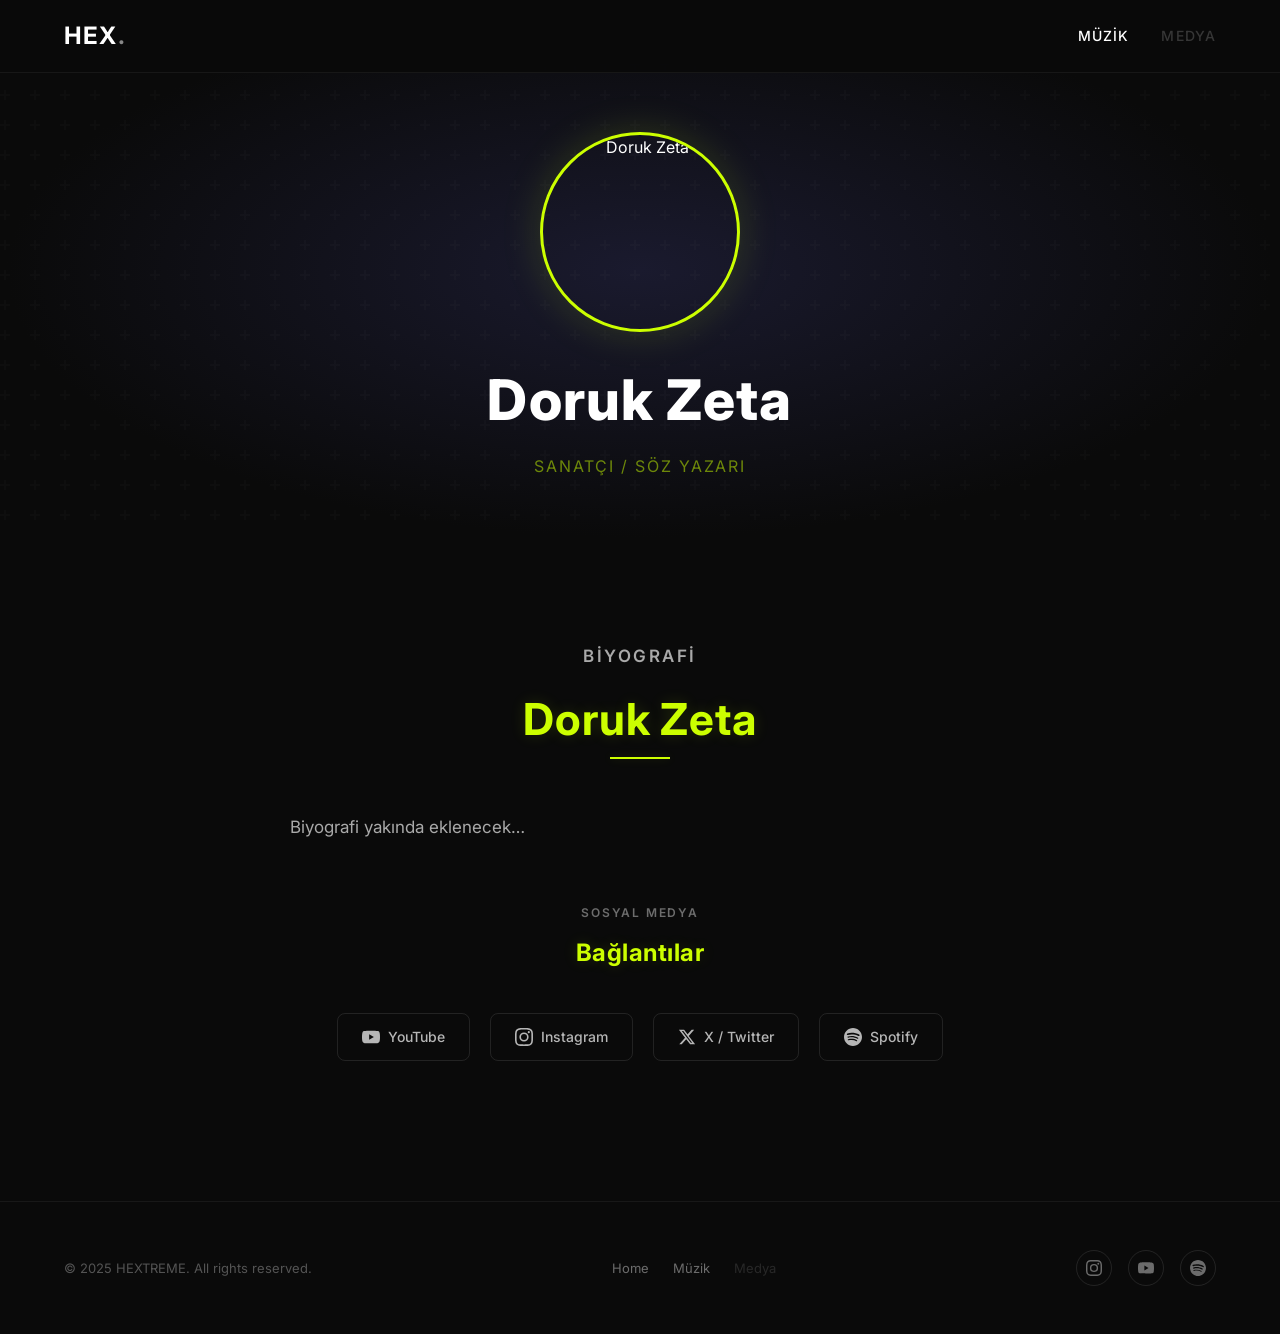
==== doruk-zeta.html @ 2dd68168 "Artist sayfaları: Murat Uysal çıkarıldı, 4 sanatçıya özel sayfa (bio + social media)" ====
<!DOCTYPE html>
<html lang="tr">
  <head>
    <meta charset="UTF-8" />
    <meta name="viewport" content="width=device-width, initial-scale=1.0" />
    <title>Doruk Zeta | HEXTREME</title>
    <link rel="preconnect" href="https://fonts.googleapis.com" />
    <link rel="preconnect" href="https://fonts.gstatic.com" crossorigin />
    <link
      href="https://fonts.googleapis.com/css2?family=Inter:wght@400;500;600;700;800&display=swap"
      rel="stylesheet"
    />
    <link rel="stylesheet" href="styles.css" />
  </head>
  <body>
    <!-- NAVBAR -->
    <nav class="navbar">
      <div class="container">
        <a href="index.html" class="logo">HEX<span>.</span></a>
        <ul class="nav-links" id="navLinks">
          <li><a href="music.html" class="active">Müzik</a></li>
          <li><a href="#" onclick="return false;" style="opacity:0.3; cursor:not-allowed;">Medya</a></li>
        </ul>
        <button class="nav-toggle" id="navToggle" aria-label="Menü">
          <span></span>
          <span></span>
          <span></span>
        </button>
      </div>
    </nav>

    <!-- ARTIST HERO -->
    <section class="artist-page-hero">
      <div class="hero-bg"></div>
      <div>
        <img
          src="https://via.placeholder.com/400x400/1a1a2e/ffffff?text=DZ"
          alt="Doruk Zeta"
          class="artist-hero-image"
        />
        <h1>Doruk Zeta</h1>
        <p class="artist-role">Sanatçı / Söz Yazarı</p>
      </div>
    </section>

    <!-- BIO -->
    <section class="section">
      <div class="container">
        <div class="artist-bio">
          <div class="text-center">
            <p class="section-label">Biyografi</p>
            <h2 class="section-title neon-title neon-underline">Doruk Zeta</h2>
          </div>
          <p style="margin-top: 40px;">
            Biyografi yakında eklenecek&hellip;
          </p>
        </div>

        <!-- SOCIAL MEDIA -->
        <div class="text-center" style="margin-top: 60px;">
          <p class="section-label">Sosyal Medya</p>
          <h3 class="section-title neon-title" style="font-size: 1.5rem;">Bağlantılar</h3>
        </div>
        <div class="artist-social">
          <a href="#" target="_blank">
            <svg viewBox="0 0 24 24"><path d="M23.498 6.186a3.016 3.016 0 00-2.122-2.136C19.505 3.545 12 3.545 12 3.545s-7.505 0-9.377.505A3.017 3.017 0 00.502 6.186C0 8.07 0 12 0 12s0 3.93.502 5.814a3.016 3.016 0 002.122 2.136c1.871.505 9.376.505 9.376.505s7.505 0 9.377-.505a3.015 3.015 0 002.122-2.136C24 15.93 24 12 24 12s0-3.93-.502-5.814zM9.545 15.568V8.432L15.818 12l-6.273 3.568z"/></svg>
            YouTube
          </a>
          <a href="#" target="_blank">
            <svg viewBox="0 0 24 24"><path d="M12 2.163c3.204 0 3.584.012 4.85.07 3.252.148 4.771 1.691 4.919 4.919.058 1.265.069 1.645.069 4.849 0 3.205-.012 3.584-.069 4.849-.149 3.225-1.664 4.771-4.919 4.919-1.266.058-1.644.07-4.85.07-3.204 0-3.584-.012-4.849-.07-3.26-.149-4.771-1.699-4.919-4.92-.058-1.265-.07-1.644-.07-4.849 0-3.204.013-3.583.07-4.849.149-3.227 1.664-4.771 4.919-4.919 1.266-.057 1.645-.069 4.849-.069zM12 0C8.741 0 8.333.014 7.053.072 2.695.272.273 2.69.073 7.052.014 8.333 0 8.741 0 12c0 3.259.014 3.668.072 4.948.2 4.358 2.618 6.78 6.98 6.98C8.333 23.986 8.741 24 12 24c3.259 0 3.668-.014 4.948-.072 4.354-.2 6.782-2.618 6.979-6.98.059-1.28.073-1.689.073-4.948 0-3.259-.014-3.667-.072-4.947-.196-4.354-2.617-6.78-6.979-6.98C15.668.014 15.259 0 12 0zm0 5.838a6.162 6.162 0 100 12.324 6.162 6.162 0 000-12.324zM12 16a4 4 0 110-8 4 4 0 010 8zm6.406-11.845a1.44 1.44 0 100 2.881 1.44 1.44 0 000-2.881z"/></svg>
            Instagram
          </a>
          <a href="#" target="_blank">
            <svg viewBox="0 0 24 24"><path d="M18.244 2.25h3.308l-7.227 8.26 8.502 11.24H16.17l-5.214-6.817L4.99 21.75H1.68l7.73-8.835L1.254 2.25H8.08l4.713 6.231zm-1.161 17.52h1.833L7.084 4.126H5.117z"/></svg>
            X / Twitter
          </a>
          <a href="#" target="_blank">
            <svg viewBox="0 0 24 24"><path d="M12 0C5.4 0 0 5.4 0 12s5.4 12 12 12 12-5.4 12-12S18.66 0 12 0zm5.521 17.34c-.24.359-.66.48-1.021.24-2.82-1.74-6.36-2.101-10.561-1.141-.418.122-.779-.179-.899-.539-.12-.421.18-.78.54-.9 4.56-1.021 8.52-.6 11.64 1.32.42.18.479.659.301 1.02zm1.44-3.3c-.301.42-.841.6-1.262.3-3.239-1.98-8.159-2.58-11.939-1.38-.479.12-1.02-.12-1.14-.6-.12-.48.12-1.021.6-1.141C9.6 9.9 15 10.561 18.72 12.84c.361.181.54.78.241 1.2zm.12-3.36C15.24 8.4 8.82 8.16 5.16 9.301c-.6.179-1.2-.181-1.38-.721-.18-.601.18-1.2.72-1.381 4.26-1.26 11.28-1.02 15.721 1.621.539.3.719 1.02.419 1.56-.299.421-1.02.599-1.559.3z"/></svg>
            Spotify
          </a>
        </div>
      </div>
    </section>

    <!-- FOOTER -->
    <footer class="footer">
      <div class="container">
        <p>&copy; 2025 HEXTREME. All rights reserved.</p>
        <div class="footer-links">
          <a href="index.html">Home</a>
          <a href="music.html">Müzik</a>
          <a href="#" onclick="return false;" style="opacity:0.3; cursor:not-allowed;">Medya</a>
        </div>
        <div class="social-links">
          <a href="#" target="_blank" aria-label="Instagram"><svg viewBox="0 0 24 24"><path d="M12 2.163c3.204 0 3.584.012 4.85.07 3.252.148 4.771 1.691 4.919 4.919.058 1.265.069 1.645.069 4.849 0 3.205-.012 3.584-.069 4.849-.149 3.225-1.664 4.771-4.919 4.919-1.266.058-1.644.07-4.85.07-3.204 0-3.584-.012-4.849-.07-3.26-.149-4.771-1.699-4.919-4.92-.058-1.265-.07-1.644-.07-4.849 0-3.204.013-3.583.07-4.849.149-3.227 1.664-4.771 4.919-4.919 1.266-.057 1.645-.069 4.849-.069zM12 0C8.741 0 8.333.014 7.053.072 2.695.272.273 2.69.073 7.052.014 8.333 0 8.741 0 12c0 3.259.014 3.668.072 4.948.2 4.358 2.618 6.78 6.98 6.98C8.333 23.986 8.741 24 12 24c3.259 0 3.668-.014 4.948-.072 4.354-.2 6.782-2.618 6.979-6.98.059-1.28.073-1.689.073-4.948 0-3.259-.014-3.667-.072-4.947-.196-4.354-2.617-6.78-6.979-6.98C15.668.014 15.259 0 12 0zm0 5.838a6.162 6.162 0 100 12.324 6.162 6.162 0 000-12.324zM12 16a4 4 0 110-8 4 4 0 010 8zm6.406-11.845a1.44 1.44 0 100 2.881 1.44 1.44 0 000-2.881z"/></svg></a>
          <a href="#" target="_blank" aria-label="YouTube"><svg viewBox="0 0 24 24"><path d="M23.498 6.186a3.016 3.016 0 00-2.122-2.136C19.505 3.545 12 3.545 12 3.545s-7.505 0-9.377.505A3.017 3.017 0 00.502 6.186C0 8.07 0 12 0 12s0 3.93.502 5.814a3.016 3.016 0 002.122 2.136c1.871.505 9.376.505 9.376.505s7.505 0 9.377-.505a3.015 3.015 0 002.122-2.136C24 15.93 24 12 24 12s0-3.93-.502-5.814zM9.545 15.568V8.432L15.818 12l-6.273 3.568z"/></svg></a>
          <a href="#" target="_blank" aria-label="Spotify"><svg viewBox="0 0 24 24"><path d="M12 0C5.4 0 0 5.4 0 12s5.4 12 12 12 12-5.4 12-12S18.66 0 12 0zm5.521 17.34c-.24.359-.66.48-1.021.24-2.82-1.74-6.36-2.101-10.561-1.141-.418.122-.779-.179-.899-.539-.12-.421.18-.78.54-.9 4.56-1.021 8.52-.6 11.64 1.32.42.18.479.659.301 1.02zm1.44-3.3c-.301.42-.841.6-1.262.3-3.239-1.98-8.159-2.58-11.939-1.38-.479.12-1.02-.12-1.14-.6-.12-.48.12-1.021.6-1.141C9.6 9.9 15 10.561 18.72 12.84c.361.181.54.78.241 1.2zm.12-3.36C15.24 8.4 8.82 8.16 5.16 9.301c-.6.179-1.2-.181-1.38-.721-.18-.601.18-1.2.72-1.381 4.26-1.26 11.28-1.02 15.721 1.621.539.3.719 1.02.419 1.56-.299.421-1.02.599-1.559.3z"/></svg></a>
        </div>
      </div>
    </footer>

    <script>
      document.getElementById("navToggle")?.addEventListener("click", function() {
        document.getElementById("navLinks").classList.toggle("open");
      });
    </script>
  </body>
</html>
---- styles.css ----
/* ===== VARIABLES ===== */
:root {
  --neon: #ccff00;
  --neon-glow: rgba(204, 255, 0, 0.15);
  --neon-dim: rgba(204, 255, 0, 0.5);
}

/* ===== RESET & BASE ===== */
*,
*::before,
*::after {
  margin: 0;
  padding: 0;
  box-sizing: border-box;
}

html {
  scroll-behavior: smooth;
}

body {
  font-family: "Inter", -apple-system, BlinkMacSystemFont, "Segoe UI", Roboto,
    Arial, sans-serif;
  background-color: #0a0a0a;
  color: #ffffff;
  line-height: 1.6;
  -webkit-font-smoothing: antialiased;
}

a {
  text-decoration: none;
  color: inherit;
}

ul {
  list-style: none;
}

img {
  max-width: 100%;
  height: auto;
  display: block;
}

.container {
  max-width: 1200px;
  margin: 0 auto;
  padding: 0 24px;
}

/* ===== NAVBAR ===== */
.navbar {
  position: fixed;
  top: 0;
  left: 0;
  width: 100%;
  z-index: 1000;
  background: rgba(10, 10, 10, 0.95);
  backdrop-filter: blur(12px);
  border-bottom: 1px solid rgba(255, 255, 255, 0.06);
}

.navbar .container {
  display: flex;
  align-items: center;
  justify-content: space-between;
  height: 72px;
}

.navbar .logo {
  font-size: 1.5rem;
  font-weight: 700;
  letter-spacing: 0.05em;
  color: #ffffff;
}

.navbar .logo span {
  color: #888;
}

.nav-links {
  display: flex;
  align-items: center;
  gap: 32px;
}

.nav-links a {
  font-size: 0.875rem;
  font-weight: 500;
  text-transform: uppercase;
  letter-spacing: 0.08em;
  color: rgba(255, 255, 255, 0.6);
  transition: color 0.2s;
}

.nav-links a:hover,
.nav-links a.active {
  color: #ffffff;
}

.nav-toggle {
  display: none;
  background: none;
  border: none;
  cursor: pointer;
  padding: 8px;
}

.nav-toggle span {
  display: block;
  width: 24px;
  height: 2px;
  background: #ffffff;
  margin: 5px 0;
  transition: 0.3s;
}

/* ===== HERO ===== */
.hero {
  min-height: 100vh;
  display: flex;
  align-items: center;
  justify-content: center;
  text-align: center;
  position: relative;
  overflow: hidden;
  padding-top: 72px;
}

.hero-bg {
  position: absolute;
  inset: 0;
  background: radial-gradient(ellipse at center, #1a1a2e 0%, #0a0a0a 70%);
  z-index: -2;
}

.hero-bg::after {
  content: "";
  position: absolute;
  inset: 0;
  background: url("data:image/svg+xml,%3Csvg width='60' height='60' viewBox='0 0 60 60' xmlns='http://www.w3.org/2000/svg'%3E%3Cg fill='none' fill-rule='evenodd'%3E%3Cg fill='%23ffffff' fill-opacity='0.03'%3E%3Cpath d='M36 34v-4h-2v4h-4v2h4v4h2v-4h4v-2h-4zm0-30V0h-2v4h-4v2h4v4h2V6h4V4h-4zM6 34v-4H4v4H0v2h4v4h2v-4h4v-2H6zM6 4V0H4v4H0v2h4v4h2V6h4V4H6z'/%3E%3C/g%3E%3C/g%3E%3C/svg%3E");
  opacity: 0.5;
}

/* ===== SMOKE EFFECT ===== */
.smoke-overlay {
  position: absolute;
  inset: 0;
  z-index: -1;
  overflow: hidden;
}

.smoke-overlay svg {
  position: absolute;
  width: 100%;
  height: 100%;
  opacity: 0.15;
}

.smoke-overlay .smoke-video {
  position: absolute;
  width: 200%;
  height: 200%;
  top: -50%;
  left: -50%;
  object-fit: cover;
  opacity: 0.12;
  mix-blend-mode: screen;
  pointer-events: none;
}

.hero-content h1 {
  font-size: clamp(2.5rem, 6vw, 5rem);
  font-weight: 800;
  letter-spacing: 0.02em;
  line-height: 1.1;
  margin-bottom: 24px;
}

.hero-content h1 span {
  background: linear-gradient(135deg, #ffffff, #888);
  -webkit-background-clip: text;
  -webkit-text-fill-color: transparent;
  background-clip: text;
}

.hero-content p {
  font-size: 1.125rem;
  color: rgba(255, 255, 255, 0.6);
  max-width: 600px;
  margin: 0 auto 40px;
}

/* ===== BUTTONS ===== */
.btn {
  display: inline-flex;
  align-items: center;
  gap: 8px;
  padding: 14px 32px;
  border-radius: 8px;
  font-size: 0.875rem;
  font-weight: 600;
  letter-spacing: 0.05em;
  text-transform: uppercase;
  transition: all 0.3s;
  cursor: pointer;
  border: none;
}

.btn-primary {
  background: #ffffff;
  color: #0a0a0a;
}

.btn-primary:hover {
  background: rgba(255, 255, 255, 0.85);
  transform: translateY(-2px);
}

.btn-outline {
  background: transparent;
  color: #ffffff;
  border: 1px solid rgba(255, 255, 255, 0.2);
}

.btn-outline:hover {
  border-color: #ffffff;
  background: rgba(255, 255, 255, 0.05);
  transform: translateY(-2px);
}

/* ===== NEON ACCENTS ===== */
.neon-text {
  color: var(--neon);
}

.neon-border {
  border-color: var(--neon) !important;
}

.neon-glow-text {
  color: var(--neon);
  text-shadow: 0 0 20px var(--neon-glow), 0 0 60px var(--neon-glow);
}

.section-title.neon-title {
  color: var(--neon);
  text-shadow: 0 0 15px var(--neon-glow);
}

.neon-underline {
  display: inline-block;
  position: relative;
}

.neon-underline::after {
  content: "";
  position: absolute;
  bottom: -4px;
  left: 50%;
  transform: translateX(-50%);
  width: 60px;
  height: 2px;
  background: var(--neon);
  box-shadow: 0 0 10px var(--neon-glow);
}

.btn-neon {
  background: var(--neon);
  color: #0a0a0a;
  border: none;
}

.btn-neon:hover {
  background: var(--neon);
  box-shadow: 0 0 30px var(--neon-glow);
  transform: translateY(-2px);
}

.btn-neon-outline {
  background: transparent;
  color: var(--neon);
  border: 1px solid var(--neon);
}

.btn-neon-outline:hover {
  background: var(--neon-glow);
  box-shadow: 0 0 30px var(--neon-glow);
  transform: translateY(-2px);
}

/* ===== SECTIONS ===== */
.section {
  padding: 100px 0;
}

.section-label {
  font-size: 0.75rem;
  font-weight: 600;
  text-transform: uppercase;
  letter-spacing: 0.15em;
  color: rgba(255, 255, 255, 0.4);
  margin-bottom: 12px;
}

.section-title {
  font-size: clamp(1.75rem, 4vw, 2.75rem);
  font-weight: 700;
  letter-spacing: 0.02em;
  margin-bottom: 16px;
}

.section-subtitle {
  font-size: 1rem;
  color: rgba(255, 255, 255, 0.5);
  max-width: 600px;
  margin-bottom: 60px;
}

.text-center {
  text-align: center;
}

.text-center .section-subtitle {
  margin-left: auto;
  margin-right: auto;
}

/* ===== ARTISTS GRID ===== */
.artists-grid {
  display: grid;
  grid-template-columns: repeat(auto-fill, minmax(200px, 1fr));
  gap: 32px;
}

.artist-card {
  display: block;
  text-align: center;
  transition: transform 0.3s;
  color: inherit;
  text-decoration: none;
}

.artist-card:hover {
  transform: translateY(-8px);
}

.artist-card:hover h3 {
  color: var(--neon);
}

.artist-card .artist-image {
  width: 160px;
  height: 160px;
  border-radius: 50%;
  object-fit: cover;
  margin: 0 auto 16px;
  border: 2px solid rgba(255, 255, 255, 0.08);
  transition: border-color 0.3s;
}

.artist-card:hover .artist-image {
  border-color: rgba(255, 255, 255, 0.3);
}

.artist-card h3 {
  font-size: 1rem;
  font-weight: 600;
  margin-bottom: 4px;
}

.artist-card p {
  font-size: 0.8125rem;
  color: rgba(255, 255, 255, 0.4);
}

/* ===== RELEASES ===== */
.releases-grid {
  display: grid;
  grid-template-columns: repeat(auto-fill, minmax(300px, 1fr));
  gap: 24px;
}

.release-card {
  background: rgba(255, 255, 255, 0.03);
  border: 1px solid rgba(255, 255, 255, 0.06);
  border-radius: 12px;
  overflow: hidden;
  transition: all 0.3s;
}

.release-card:hover {
  border-color: rgba(255, 255, 255, 0.15);
  background: rgba(255, 255, 255, 0.05);
}

.release-card .release-image {
  width: 100%;
  aspect-ratio: 1;
  object-fit: cover;
}

.release-card .release-info {
  padding: 20px;
}

.release-card .release-info h3 {
  font-size: 1rem;
  font-weight: 600;
  margin-bottom: 4px;
}

.release-card .release-info p {
  font-size: 0.8125rem;
  color: rgba(255, 255, 255, 0.4);
  margin-bottom: 12px;
}

.release-card .release-info .release-date {
  font-size: 0.75rem;
  color: rgba(255, 255, 255, 0.3);
}

/* ===== VIDEO SECTION ===== */
.video-section {
  padding: 0;
  width: 100%;
  overflow: hidden;
}

.video-section .container {
  max-width: 100%;
  padding: 0;
}

.video-full {
  position: relative;
  width: 100%;
  aspect-ratio: 16 / 9;
  max-height: 80vh;
  overflow: hidden;
  cursor: pointer;
}

.video-full iframe {
  position: absolute;
  top: 0;
  left: 0;
  width: 100%;
  height: 100%;
  border: none;
}

.video-full .video-overlay {
  position: absolute;
  inset: 0;
  display: flex;
  flex-direction: column;
  align-items: center;
  justify-content: center;
  background: rgba(0, 0, 0, 0.3);
  transition: opacity 0.3s;
  z-index: 2;
}

.video-full .video-overlay.hidden {
  opacity: 0;
  pointer-events: none;
}

.video-full .video-overlay img {
  position: absolute;
  inset: 0;
  width: 100%;
  height: 100%;
  object-fit: cover;
  z-index: -1;
}

.video-full .video-overlay .play-btn-large {
  width: 80px;
  height: 80px;
  border-radius: 50%;
  background: rgba(0, 0, 0, 0.7);
  border: 2px solid var(--neon);
  display: flex;
  align-items: center;
  justify-content: center;
  transition: all 0.3s;
  margin-bottom: 24px;
}

.video-full .video-overlay .play-btn-large svg {
  width: 32px;
  height: 32px;
  fill: var(--neon);
  margin-left: 3px;
}

.video-full .video-overlay:hover .play-btn-large {
  background: var(--neon-glow);
  transform: scale(1.1);
  box-shadow: 0 0 40px var(--neon-glow);
}

.video-full .video-overlay h3 {
  font-size: 1.25rem;
  font-weight: 600;
  color: #ffffff;
  text-shadow: 0 2px 20px rgba(0, 0, 0, 0.8);
}

/* ===== OLD VIDEO GRID (kept for reference) ===== */
.video-grid {
  display: grid;
  grid-template-columns: repeat(auto-fill, minmax(340px, 1fr));
  gap: 24px;
}

.video-card {
  background: rgba(255, 255, 255, 0.03);
  border: 1px solid rgba(255, 255, 255, 0.06);
  border-radius: 12px;
  overflow: hidden;
  transition: all 0.3s;
}

.video-card:hover {
  border-color: rgba(255, 255, 255, 0.15);
}

.video-card .video-thumbnail {
  position: relative;
  width: 100%;
  aspect-ratio: 16 / 9;
  overflow: hidden;
  cursor: pointer;
}

.video-card .video-thumbnail img {
  width: 100%;
  height: 100%;
  object-fit: cover;
  transition: transform 0.3s;
}

.video-card:hover .video-thumbnail img {
  transform: scale(1.05);
}

.video-card .video-thumbnail .play-btn {
  position: absolute;
  top: 50%;
  left: 50%;
  transform: translate(-50%, -50%);
  width: 60px;
  height: 60px;
  border-radius: 50%;
  background: rgba(0, 0, 0, 0.7);
  border: 2px solid rgba(255, 255, 255, 0.3);
  display: flex;
  align-items: center;
  justify-content: center;
  transition: all 0.3s;
}

.video-card:hover .video-thumbnail .play-btn {
  background: rgba(255, 255, 255, 0.2);
  border-color: #ffffff;
}

.video-card .video-thumbnail .play-btn svg {
  width: 24px;
  height: 24px;
  fill: #ffffff;
  margin-left: 2px;
}

.video-card .video-info {
  padding: 16px 20px;
}

.video-card .video-info h3 {
  font-size: 0.9375rem;
  font-weight: 600;
}

.video-card .video-info p {
  font-size: 0.8125rem;
  color: rgba(255, 255, 255, 0.4);
  margin-top: 4px;
}

/* ===== FORM ===== */
.form-container {
  max-width: 560px;
  margin: 0 auto;
}

.form-group {
  margin-bottom: 20px;
}

.form-group label {
  display: block;
  font-size: 0.8125rem;
  font-weight: 500;
  color: rgba(255, 255, 255, 0.6);
  margin-bottom: 8px;
}

.form-group input,
.form-group select,
.form-group textarea {
  width: 100%;
  padding: 14px 16px;
  background: rgba(255, 255, 255, 0.04);
  border: 1px solid rgba(255, 255, 255, 0.1);
  border-radius: 8px;
  color: #ffffff;
  font-size: 0.9375rem;
  font-family: inherit;
  transition: border-color 0.2s;
  outline: none;
}

.form-group input:focus,
.form-group select:focus,
.form-group textarea:focus {
  border-color: rgba(255, 255, 255, 0.3);
}

.form-group input::placeholder {
  color: rgba(255, 255, 255, 0.2);
}

.form-group textarea {
  resize: vertical;
  min-height: 100px;
}

.form-row {
  display: grid;
  grid-template-columns: 1fr 1fr;
  gap: 16px;
}

.btn-submit {
  width: 100%;
  padding: 16px;
  background: #ffffff;
  color: #0a0a0a;
  border: none;
  border-radius: 8px;
  font-size: 0.9375rem;
  font-weight: 600;
  text-transform: uppercase;
  letter-spacing: 0.08em;
  cursor: pointer;
  transition: all 0.3s;
  margin-top: 8px;
}

.btn-submit:hover {
  background: rgba(255, 255, 255, 0.85);
  transform: translateY(-2px);
}

/* ===== FOOTER ===== */
.footer {
  border-top: 1px solid rgba(255, 255, 255, 0.06);
  padding: 48px 0;
  margin-top: 40px;
}

.footer .container {
  display: flex;
  align-items: center;
  justify-content: space-between;
  flex-wrap: wrap;
  gap: 24px;
}

.footer p {
  font-size: 0.8125rem;
  color: rgba(255, 255, 255, 0.3);
}

.footer-links {
  display: flex;
  align-items: center;
  gap: 24px;
}

.footer-links a {
  font-size: 0.8125rem;
  color: rgba(255, 255, 255, 0.4);
  transition: color 0.2s;
}

.footer-links a:hover {
  color: #ffffff;
}

.social-links {
  display: flex;
  gap: 16px;
}

.social-links a {
  width: 36px;
  height: 36px;
  border-radius: 50%;
  border: 1px solid rgba(255, 255, 255, 0.1);
  display: flex;
  align-items: center;
  justify-content: center;
  transition: all 0.3s;
  color: rgba(255, 255, 255, 0.4);
}

.social-links a:hover {
  border-color: #ffffff;
  color: #ffffff;
}

.social-links svg {
  width: 16px;
  height: 16px;
  fill: currentColor;
}

/* ===== LANDING PAGE (INDEX) ===== */
.landing {
  min-height: 100vh;
  display: flex;
  align-items: center;
  justify-content: center;
  text-align: center;
  position: relative;
  overflow: hidden;
}

.landing-bg {
  position: absolute;
  inset: 0;
  background: radial-gradient(ellipse at center, #1a1a2e 0%, #0a0a0a 70%);
  z-index: -1;
}

.landing-bg::after {
  content: "";
  position: absolute;
  inset: 0;
  background: url("data:image/svg+xml,%3Csvg width='60' height='60' viewBox='0 0 60 60' xmlns='http://www.w3.org/2000/svg'%3E%3Cg fill='none' fill-rule='evenodd'%3E%3Cg fill='%23ffffff' fill-opacity='0.03'%3E%3Cpath d='M36 34v-4h-2v4h-4v2h4v4h2v-4h4v-2h-4zm0-30V0h-2v4h-4v2h4v4h2V6h4V4h-4zM6 34v-4H4v4H0v2h4v4h2v-4h4v-2H6zM6 4V0H4v4H0v2h4v4h2V6h4V4H6z'/%3E%3C/g%3E%3C/g%3E%3C/svg%3E");
  opacity: 0.5;
}

.landing-content {
  max-width: 800px;
  padding: 0 24px;
}

.landing-content h1 {
  font-size: clamp(3rem, 8vw, 6rem);
  font-weight: 800;
  letter-spacing: 0.03em;
  margin-bottom: 16px;
}

.landing-content h1 span {
  background: linear-gradient(135deg, #ffffff, #666);
  -webkit-background-clip: text;
  -webkit-text-fill-color: transparent;
  background-clip: text;
}

.landing-content p {
  font-size: 1.125rem;
  color: rgba(255, 255, 255, 0.5);
  margin-bottom: 60px;
}

.landing-options {
  display: flex;
  gap: 24px;
  justify-content: center;
  flex-wrap: wrap;
}

.landing-option {
  flex: 1;
  min-width: 200px;
  max-width: 280px;
  padding: 48px 32px;
  border: 1px solid rgba(255, 255, 255, 0.08);
  border-radius: 16px;
  background: rgba(255, 255, 255, 0.02);
  transition: all 0.3s;
  cursor: pointer;
  text-align: center;
}

.landing-option:hover {
  border-color: var(--neon);
  background: var(--neon-glow);
  transform: translateY(-8px);
  box-shadow: 0 0 30px var(--neon-glow);
}

.landing-option:hover h3 {
  color: var(--neon);
}

.landing-option.inactive {
  opacity: 0.3;
  cursor: not-allowed;
  pointer-events: none;
}

.landing-option .icon {
  font-size: 2.5rem;
  margin-bottom: 16px;
  display: block;
}

.landing-option h3 {
  font-size: 1.125rem;
  font-weight: 600;
  margin-bottom: 8px;
}

.landing-option p {
  font-size: 0.8125rem;
  color: rgba(255, 255, 255, 0.4);
  margin-bottom: 0;
}

/* ===== GALLERY (MEDIA PAGE) ===== */
.gallery-grid {
  display: grid;
  grid-template-columns: repeat(auto-fill, minmax(300px, 1fr));
  gap: 24px;
}

.gallery-item {
  position: relative;
  border-radius: 12px;
  overflow: hidden;
  aspect-ratio: 16 / 10;
  cursor: pointer;
}

.gallery-item img {
  width: 100%;
  height: 100%;
  object-fit: cover;
  transition: transform 0.5s;
}

.gallery-item:hover img {
  transform: scale(1.08);
}

.gallery-item .overlay {
  position: absolute;
  inset: 0;
  background: rgba(0, 0, 0, 0.6);
  display: flex;
  align-items: center;
  justify-content: center;
  opacity: 0;
  transition: opacity 0.3s;
}

.gallery-item:hover .overlay {
  opacity: 1;
}

.gallery-item .overlay span {
  font-size: 0.875rem;
  font-weight: 600;
  text-transform: uppercase;
  letter-spacing: 0.1em;
}

/* ===== ARTIST PAGE ===== */
.artist-page-hero {
  min-height: 60vh;
  display: flex;
  align-items: center;
  justify-content: center;
  text-align: center;
  position: relative;
  overflow: hidden;
  padding-top: 72px;
}

.artist-page-hero .hero-bg {
  z-index: -2;
}

.artist-page-hero .artist-hero-image {
  width: 200px;
  height: 200px;
  border-radius: 50%;
  object-fit: cover;
  margin: 0 auto 24px;
  border: 3px solid var(--neon);
  box-shadow: 0 0 40px var(--neon-glow);
}

.artist-page-hero h1 {
  font-size: clamp(2rem, 5vw, 3.5rem);
  font-weight: 800;
  letter-spacing: 0.02em;
  margin-bottom: 8px;
}

.artist-page-hero .artist-role {
  font-size: 1rem;
  color: var(--neon-dim);
  text-transform: uppercase;
  letter-spacing: 0.12em;
}

.artist-bio {
  max-width: 700px;
  margin: 0 auto;
}

.artist-bio p {
  font-size: 1.0625rem;
  color: rgba(255, 255, 255, 0.65);
  line-height: 1.9;
}

.artist-social {
  display: flex;
  justify-content: center;
  gap: 20px;
  flex-wrap: wrap;
  margin-top: 40px;
}

.artist-social a {
  display: inline-flex;
  align-items: center;
  gap: 8px;
  padding: 12px 24px;
  border: 1px solid rgba(255, 255, 255, 0.1);
  border-radius: 8px;
  font-size: 0.875rem;
  font-weight: 500;
  color: rgba(255, 255, 255, 0.7);
  transition: all 0.3s;
}

.artist-social a:hover {
  border-color: var(--neon);
  color: var(--neon);
  background: var(--neon-glow);
  transform: translateY(-2px);
}

.artist-social a svg {
  width: 18px;
  height: 18px;
  fill: currentColor;
}

/* ===== ABOUT SECTION ===== */
.about-text {
  max-width: 700px;
  margin: 0 auto;
  text-align: center;
}

.about-text p {
  font-size: 1.0625rem;
  color: rgba(255, 255, 255, 0.65);
  line-height: 1.8;
}

/* ===== RESPONSIVE ===== */
@media (max-width: 768px) {
  .nav-links {
    display: none;
    position: absolute;
    top: 72px;
    left: 0;
    width: 100%;
    background: rgba(10, 10, 10, 0.98);
    flex-direction: column;
    padding: 24px;
    gap: 20px;
    border-bottom: 1px solid rgba(255, 255, 255, 0.06);
  }

  .nav-links.open {
    display: flex;
  }

  .nav-toggle {
    display: block;
  }

  .landing-options {
    flex-direction: column;
    align-items: center;
  }

  .landing-option {
    max-width: 100%;
    width: 100%;
  }

  .form-row {
    grid-template-columns: 1fr;
  }

  .artists-grid {
    grid-template-columns: repeat(2, 1fr);
    gap: 24px;
  }

  .releases-grid,
  .video-grid,
  .gallery-grid {
    grid-template-columns: 1fr;
  }

  .footer .container {
    flex-direction: column;
    text-align: center;
  }

  .section {
    padding: 60px 0;
  }
}

@media (max-width: 480px) {
  .artists-grid {
    grid-template-columns: 1fr;
  }

  .artist-card .artist-image {
    width: 120px;
    height: 120px;
  }
}
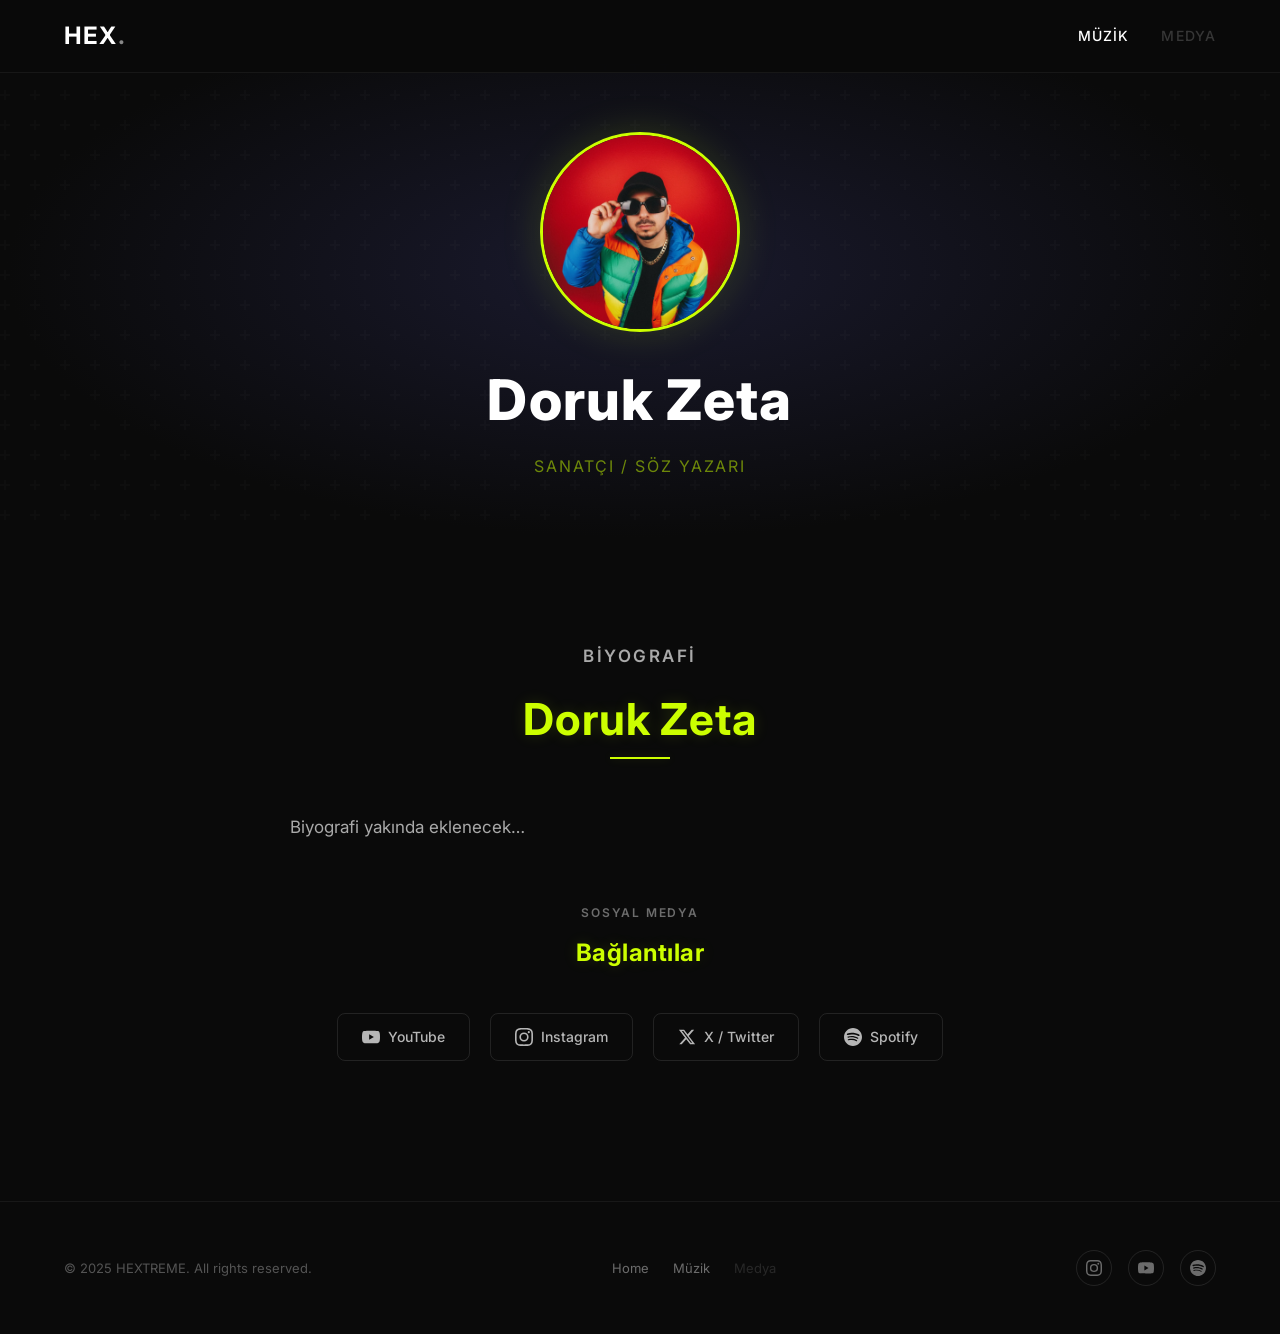
==== commit 18d4774d: "neon glow efekti eklendi, artist rolleri düzeltildi, placeholder görseller local path'e çevrildi Co-" ====
--- a/doruk-zeta.html
+++ b/doruk-zeta.html
@@ -34,7 +34,7 @@
       <div class="hero-bg"></div>
       <div>
         <img
-          src="https://via.placeholder.com/400x400/1a1a2e/ffffff?text=DZ"
+          src="images/doruk-zeta.jpg"
           alt="Doruk Zeta"
           class="artist-hero-image"
         />
--- a/styles.css
+++ b/styles.css
@@ -142,31 +142,65 @@
   opacity: 0.5;
 }
 
-/* ===== SMOKE EFFECT ===== */
-.smoke-overlay {
+/* ===== NEON GLOW OVERLAY ===== */
+.glow-overlay {
   position: absolute;
   inset: 0;
   z-index: -1;
   overflow: hidden;
 }
 
-.smoke-overlay svg {
-  position: absolute;
-  width: 100%;
-  height: 100%;
+.glow-orb {
+  position: absolute;
+  border-radius: 50%;
+  filter: blur(120px);
+  pointer-events: none;
+  mix-blend-mode: screen;
+  opacity: 0.35;
+}
+
+.glow-orb-1 {
+  width: 700px;
+  height: 700px;
+  background: radial-gradient(ellipse at 30% 20%, var(--neon), transparent 70%);
+  top: -20%;
+  left: -15%;
+  animation: glowDrift1 14s ease-in-out infinite alternate;
+}
+
+.glow-orb-2 {
+  width: 500px;
+  height: 500px;
+  background: radial-gradient(ellipse at 70% 50%, var(--neon), transparent 70%);
+  bottom: -10%;
+  right: -10%;
+  animation: glowDrift2 18s ease-in-out infinite alternate;
+  opacity: 0.25;
+}
+
+.glow-orb-3 {
+  width: 400px;
+  height: 400px;
+  background: radial-gradient(ellipse at 50% 50%, #ffffff, transparent 70%);
+  top: 40%;
+  left: 30%;
+  animation: glowDrift3 20s ease-in-out infinite alternate;
   opacity: 0.15;
 }
 
-.smoke-overlay .smoke-video {
-  position: absolute;
-  width: 200%;
-  height: 200%;
-  top: -50%;
-  left: -50%;
-  object-fit: cover;
-  opacity: 0.12;
-  mix-blend-mode: screen;
-  pointer-events: none;
+@keyframes glowDrift1 {
+  0%   { transform: translate(0, 0) scale(1); }
+  100% { transform: translate(80px, 100px) scale(1.2); }
+}
+
+@keyframes glowDrift2 {
+  0%   { transform: translate(0, 0) scale(1); }
+  100% { transform: translate(-60px, -80px) scale(1.15); }
+}
+
+@keyframes glowDrift3 {
+  0%   { transform: translate(0, 0) scale(1); }
+  100% { transform: translate(40px, -60px) scale(1.1); }
 }
 
 .hero-content h1 {
@@ -328,9 +362,10 @@
 
 /* ===== ARTISTS GRID ===== */
 .artists-grid {
-  display: grid;
-  grid-template-columns: repeat(auto-fill, minmax(200px, 1fr));
-  gap: 32px;
+  display: flex;
+  flex-wrap: wrap;
+  justify-content: center;
+  gap: 48px;
 }
 
 .artist-card {
@@ -339,6 +374,7 @@
   transition: transform 0.3s;
   color: inherit;
   text-decoration: none;
+  width: 180px;
 }
 
 .artist-card:hover {
@@ -1020,8 +1056,7 @@
   }
 
   .artists-grid {
-    grid-template-columns: repeat(2, 1fr);
-    gap: 24px;
+    gap: 32px;
   }
 
   .releases-grid,
@@ -1042,7 +1077,12 @@
 
 @media (max-width: 480px) {
   .artists-grid {
-    grid-template-columns: 1fr;
+    gap: 32px;
+  }
+
+  .artist-card {
+    width: 100%;
+    max-width: 240px;
   }
 
   .artist-card .artist-image {
